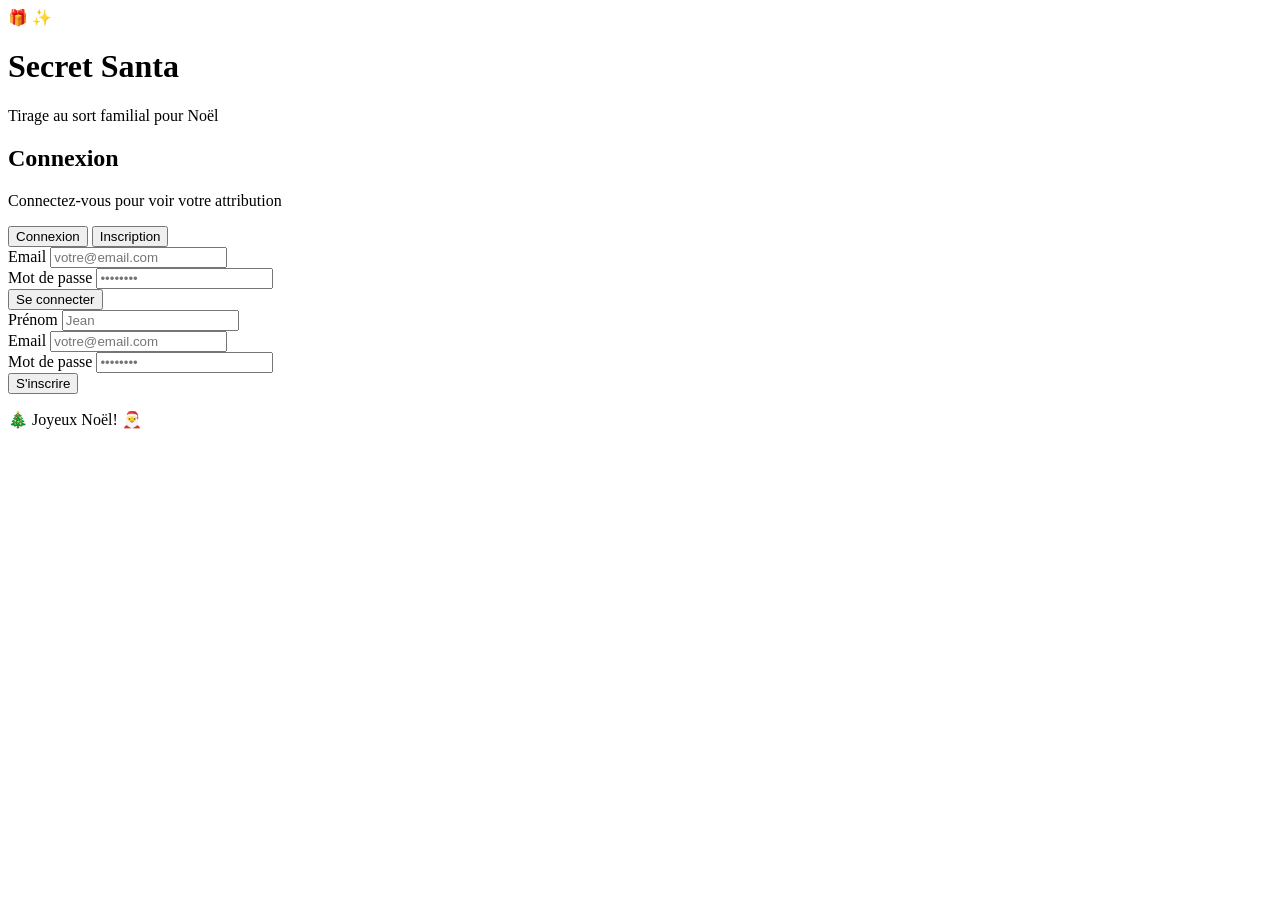
==== php/public/index.html @ d347e77c "auto-commit for 5926e405-cffd-49d7-9a5a-f31468f9e27b" ====
<!DOCTYPE html>
<html lang="fr">
<head>
    <meta charset="UTF-8">
    <meta name="viewport" content="width=device-width, initial-scale=1.0">
    <title>Secret Santa - Accueil</title>
    <link rel="stylesheet" href="css/style.css">
    <link rel="preconnect" href="https://fonts.googleapis.com">
    <link href="https://fonts.googleapis.com/css2?family=Playfair+Display:wght@400;700&family=Cormorant+Garamond:wght@400;600&display=swap" rel="stylesheet">
</head>
<body>
    <div class="snowflakes" id="snowflakes"></div>
    
    <div class="container">
        <div class="header">
            <div class="logo">
                <span class="gift-icon">🎁</span>
                <span class="sparkle-icon">✨</span>
            </div>
            <h1 class="title">Secret Santa</h1>
            <p class="subtitle">Tirage au sort familial pour Noël</p>
        </div>

        <div class="card">
            <div class="card-header">
                <h2 id="formTitle">Connexion</h2>
                <p id="formDescription">Connectez-vous pour voir votre attribution</p>
            </div>
            
            <div class="tabs">
                <button class="tab active" onclick="showLogin()">Connexion</button>
                <button class="tab" onclick="showRegister()">Inscription</button>
            </div>

            <!-- Formulaire de connexion -->
            <form id="loginForm" class="form">
                <div class="form-group">
                    <label for="login-email">Email</label>
                    <input type="email" id="login-email" name="email" placeholder="votre@email.com" required>
                </div>
                <div class="form-group">
                    <label for="login-password">Mot de passe</label>
                    <input type="password" id="login-password" name="password" placeholder="••••••••" required>
                </div>
                <button type="submit" class="btn btn-primary">Se connecter</button>
            </form>

            <!-- Formulaire d'inscription -->
            <form id="registerForm" class="form hidden">
                <div class="form-group">
                    <label for="register-name">Prénom</label>
                    <input type="text" id="register-name" name="first_name" placeholder="Jean" required>
                </div>
                <div class="form-group">
                    <label for="register-email">Email</label>
                    <input type="email" id="register-email" name="email" placeholder="votre@email.com" required>
                </div>
                <div class="form-group">
                    <label for="register-password">Mot de passe</label>
                    <input type="password" id="register-password" name="password" placeholder="••••••••" required>
                </div>
                <button type="submit" class="btn btn-success">S'inscrire</button>
            </form>

            <div id="message" class="message hidden"></div>
        </div>

        <p class="footer">🎄 Joyeux Noël! 🎅</p>
    </div>

    <script src="js/app.js"></script>
</body>
</html>
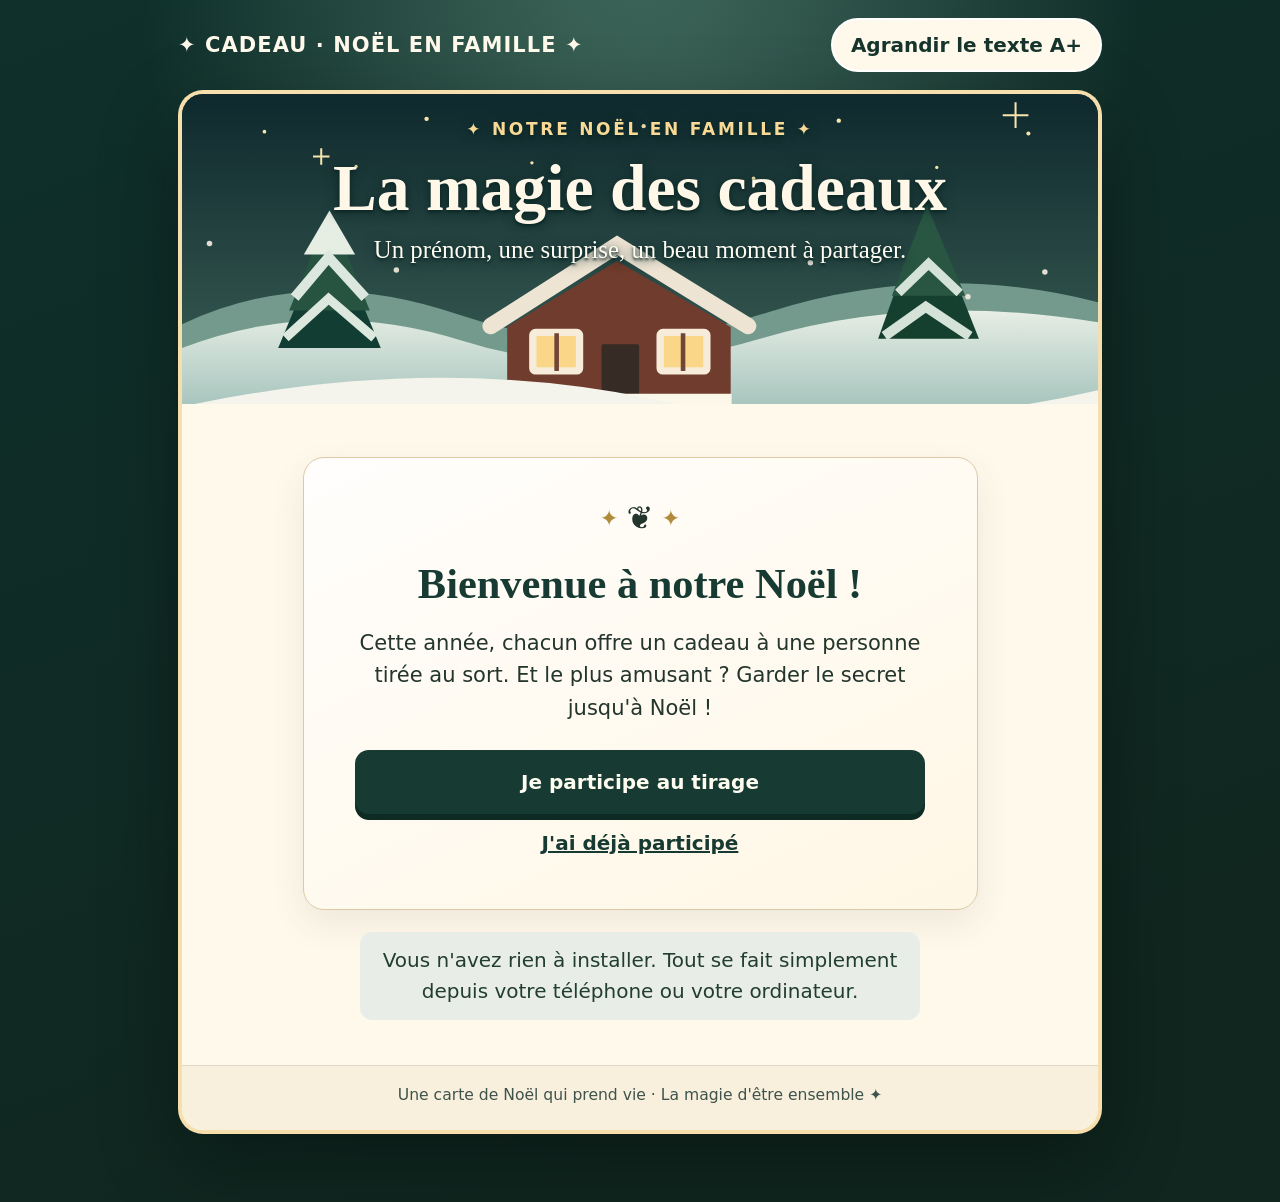
==== commit 6046439a: "Implement approved festive accessible HTML/CSS for all Cadeau PHP screens" ====
--- a/php/public/index.html
+++ b/php/public/index.html
@@ -1,73 +1,76 @@
-<!DOCTYPE html>
-<html lang="fr">
-<head>
-    <meta charset="UTF-8">
-    <meta name="viewport" content="width=device-width, initial-scale=1.0">
-    <title>Secret Santa - Accueil</title>
-    <link rel="stylesheet" href="css/style.css">
-    <link rel="preconnect" href="https://fonts.googleapis.com">
-    <link href="https://fonts.googleapis.com/css2?family=Playfair+Display:wght@400;700&family=Cormorant+Garamond:wght@400;600&display=swap" rel="stylesheet">
-</head>
-<body>
-    <div class="snowflakes" id="snowflakes"></div>
+<!doctype html><html lang="fr"><head>
+<meta charset="utf-8"><meta name="viewport" content="width=device-width, initial-scale=1">
+<meta name="color-scheme" content="light"><title>Bienvenue — Cadeau</title>
+<link rel="stylesheet" href="css/style.css">
+<script defer src="js/common.js"></script><script defer src="js/app.js"></script>
+</head><body><a class="skip" href="#contenu">Aller au contenu</a>
+<div class="site">
+<header class="site-head">
+  <span class="brand">✦ CADEAU · NOËL EN FAMILLE ✦</span>
+  <div class="head-actions">
     
-    <div class="container">
-        <div class="header">
-            <div class="logo">
-                <span class="gift-icon">🎁</span>
-                <span class="sparkle-icon">✨</span>
-            </div>
-            <h1 class="title">Secret Santa</h1>
-            <p class="subtitle">Tirage au sort familial pour Noël</p>
-        </div>
-
-        <div class="card">
-            <div class="card-header">
-                <h2 id="formTitle">Connexion</h2>
-                <p id="formDescription">Connectez-vous pour voir votre attribution</p>
-            </div>
-            
-            <div class="tabs">
-                <button class="tab active" onclick="showLogin()">Connexion</button>
-                <button class="tab" onclick="showRegister()">Inscription</button>
-            </div>
-
-            <!-- Formulaire de connexion -->
-            <form id="loginForm" class="form">
-                <div class="form-group">
-                    <label for="login-email">Email</label>
-                    <input type="email" id="login-email" name="email" placeholder="votre@email.com" required>
-                </div>
-                <div class="form-group">
-                    <label for="login-password">Mot de passe</label>
-                    <input type="password" id="login-password" name="password" placeholder="••••••••" required>
-                </div>
-                <button type="submit" class="btn btn-primary">Se connecter</button>
-            </form>
-
-            <!-- Formulaire d'inscription -->
-            <form id="registerForm" class="form hidden">
-                <div class="form-group">
-                    <label for="register-name">Prénom</label>
-                    <input type="text" id="register-name" name="first_name" placeholder="Jean" required>
-                </div>
-                <div class="form-group">
-                    <label for="register-email">Email</label>
-                    <input type="email" id="register-email" name="email" placeholder="votre@email.com" required>
-                </div>
-                <div class="form-group">
-                    <label for="register-password">Mot de passe</label>
-                    <input type="password" id="register-password" name="password" placeholder="••••••••" required>
-                </div>
-                <button type="submit" class="btn btn-success">S'inscrire</button>
-            </form>
-
-            <div id="message" class="message hidden"></div>
-        </div>
-
-        <p class="footer">🎄 Joyeux Noël! 🎅</p>
-    </div>
-
-    <script src="js/app.js"></script>
-</body>
-</html>+    <button id="larger" type="button" aria-pressed="false">Agrandir le texte A+</button>
+  </div>
+</header>
+<main class="sheet" id="contenu">
+<div class="hero">
+  <img class="village" src="assets/christmas-village.svg" alt="" width="1000" height="360">
+  <div class="hero-heading">
+    <div class="eyebrow">✦ Notre Noël en famille ✦</div>
+    <h1>La magie des cadeaux</h1>
+    <p>Un prénom, une surprise, un beau moment à partager.</p>
+  </div>
+</div>
+<section class="page center" id="welcome" aria-labelledby="welcome-title">
+  <div class="paper">
+    <div class="holly" aria-hidden="true">❦</div>
+    <h2 id="welcome-title" tabindex="-1">Bienvenue à notre Noël&nbsp;!</h2>
+    <p class="lead">Cette année, chacun offre un cadeau à une personne tirée au sort. Et le plus amusant&nbsp;? Garder le secret jusqu'à Noël&nbsp;!</p>
+    <button type="button" class="cta" id="join">Je participe au tirage</button>
+    <button type="button" class="ghost" id="already">J'ai déjà participé</button>
+  </div>
+  <p class="helper">Vous n'avez rien à installer. Tout se fait simplement depuis votre téléphone ou votre ordinateur.</p>
+</section>
+<section class="page center" id="register" aria-labelledby="register-title" hidden>
+  <div class="paper">
+    <div class="holly" aria-hidden="true">❦</div>
+    <h2 id="register-title" tabindex="-1">Je participe à notre Noël</h2>
+    <p>Remplissez simplement ces trois informations.</p>
+    <form id="registerForm" class="form" novalidate>
+      <div class="field"><label for="register-name">Votre prénom</label><input id="register-name" type="text" autocomplete="given-name" maxlength="100" required></div>
+      <div class="field"><label for="register-email">Votre adresse e-mail</label><input id="register-email" type="email" autocomplete="email" inputmode="email" required></div>
+      <div class="field"><label for="register-password">Choisissez un mot de passe</label><input id="register-password" type="password" autocomplete="new-password" minlength="12" required><p class="hint">Au moins 12 caractères. Vous pourrez l'enregistrer sur votre appareil.</p></div>
+      <button type="submit" class="cta">Enregistrer ma participation</button>
+    </form>
+    <div class="form-message" id="formMessage" hidden aria-live="polite"></div>
+    <button class="back-link" type="button" data-back="welcome">Retour à l'accueil</button>
+  </div>
+</section>
+<section class="page center" id="login" aria-labelledby="login-title" hidden>
+  <div class="paper">
+    <div class="holly" aria-hidden="true">✦</div>
+    <h2 id="login-title" tabindex="-1">Ravi de vous retrouver&nbsp;!</h2>
+    <p>Connectez-vous pour consulter votre surprise de Noël.</p>
+    <form id="loginForm" class="form" novalidate>
+      <div class="field"><label for="login-email">Votre adresse e-mail</label><input id="login-email" type="email" autocomplete="username" inputmode="email" required></div>
+      <div class="field"><label for="login-password">Votre mot de passe</label><input id="login-password" type="password" autocomplete="current-password" required></div>
+      <button type="submit" class="cta">Me connecter</button>
+    </form>
+    <div class="form-message" id="loginMessage" hidden aria-live="polite"></div>
+    <button class="back-link" type="button" data-back="welcome">Retour à l'accueil</button>
+  </div>
+</section>
+<section class="page center" id="waiting" aria-labelledby="waiting-title" hidden>
+  <div class="paper">
+    <div class="big-icon" aria-hidden="true">🎄</div>
+    <h2 id="waiting-title" tabindex="-1">Votre participation est enregistrée&nbsp;!</h2>
+    <p class="lead" id="waitingText">L'organisateur doit encore confirmer votre participation.</p>
+    <div class="steps"><div class="step"><span class="num" aria-hidden="true">✓</span><span>Vous avez demandé à participer</span></div>
+      <div class="step pending"><span class="num" aria-hidden="true">2</span><span>L'organisateur valide les inscriptions</span></div>
+      <div class="step pending"><span class="num" aria-hidden="true">3</span><span>Vous pourrez ouvrir votre enveloppe après le tirage</span></div></div>
+    <button class="secondary" type="button" id="waitingReturn">Retour à l'accueil</button>
+    <button class="back-link" type="button" id="waitingLogout" hidden>Me déconnecter</button>
+  </div>
+</section>
+<footer class="footer">Une carte de Noël qui prend vie · La magie d'être ensemble ✦</footer>
+</main></div></body></html>
--- a/php/public/css/style.css
+++ b/php/public/css/style.css
@@ -0,0 +1,141 @@
+
+:root{--fir:#173a32;--fir2:#0e2926;--berry:#9c2838;--cream:#fff9ec;--gold:#f0d38a;--ink:#23352c;--snow:#eef1eb;--bsize:20px;--outer:24px}
+*{box-sizing:border-box}
+html{scroll-behavior:auto}
+body{margin:0;font-family:system-ui,-apple-system,"Segoe UI",Arial,sans-serif;font-size:var(--bsize);line-height:1.55;color:var(--ink);background:radial-gradient(ellipse at 50% -16%,#446d60 0,transparent 56%),linear-gradient(160deg,#0f302b,#10261f 85%);min-height:100vh}
+body.large{--bsize:24px}
+a{color:inherit}
+button{font:inherit;cursor:pointer}
+button:focus-visible,a:focus-visible{outline:4px solid #f6b735;outline-offset:5px}
+.skip{position:absolute;left:1rem;top:-200px;background:var(--cream);z-index:100;padding:.5rem}
+.skip:focus{top:1rem}
+.site{max-width:960px;margin:0 auto;padding:18px 18px 68px}
+.site-head{display:flex;flex-wrap:wrap;gap:12px;align-items:center;justify-content:space-between;color:#fff9ec;margin-bottom:18px}
+.site-head strong{font-size:1rem;letter-spacing:.04em}
+.demo-label{font-size:.7em;border:1px solid #eedfa6;border-radius:50px;padding:6px 12px;color:#f8ecc2}
+.site-head button{background:#fff9ec;color:#16342c;border:2px solid #fff;border-radius:50px;padding:9px 18px;font-weight:750;min-height:54px}
+.demo-nav{display:flex;gap:10px;flex-wrap:wrap;margin-bottom:18px}
+.demo-nav button{color:white;background:transparent;border:2px solid #9cb6ac;border-radius:12px;padding:9px 15px;min-height:55px;font-weight:700;flex:1 1 140px}
+.demo-nav button[aria-pressed=true]{background:#fff9ec;color:#173a32;border-color:#fff9ec}
+.sheet{overflow:hidden;border:4px solid rgba(243,215,154,.76);border-radius:25px;box-shadow:0 28px 80px #0005;background:var(--cream)}
+.hero{position:relative;min-height:245px;background:#15352f;isolation:isolate}
+.hero svg{display:block;width:100%;height:310px;object-fit:cover}
+.hero-heading{position:absolute;left:5%;right:5%;top:7%;text-align:center;color:#fffdf3;text-shadow:0 2px 12px #0c2826,0 2px 3px #0c2826}
+.hero-heading .eyebrow{font-size:.85em;font-weight:750;letter-spacing:.16em;text-transform:uppercase;color:#f8d995}
+.hero-heading h1{font-family:Georgia,"Times New Roman",serif;line-height:1.05;font-size:clamp(2.2rem,7vw,4.1rem);margin:12px 0 8px;color:#fff8e9;font-weight:700}
+.hero-heading p{font-family:Georgia,"Times New Roman",serif;font-size:clamp(1.1rem,3vw,1.55rem);margin:0}
+.page{padding:clamp(22px,5vw,53px) clamp(18px,5vw,80px) 45px;min-height:400px}
+.page[hidden]{display:none}
+.page h2{font-family:Georgia,"Times New Roman",serif;font-size:clamp(1.9rem,5vw,2.65rem);line-height:1.18;margin:0 0 18px;color:var(--fir)}
+.center{text-align:center}
+.lead{max-width:620px;margin:0 auto 26px;font-size:1.05em}
+button.cta{display:block;width:100%;max-width:570px;margin:17px auto 0;min-height:64px;border:0;border-radius:14px;background:var(--fir);color:#fffdf0;font-weight:800;font-size:1em;padding:14px 20px;box-shadow:0 6px 0 #0d2a23}
+button.cta:hover{background:#245246}
+button.secondary{display:block;min-height:58px;margin:16px auto 0;border:2px solid var(--fir);border-radius:14px;background:transparent;color:var(--fir);padding:10px 22px;font-weight:750}
+button.secondary:hover{background:#e6efe8}
+button.ghost{background:transparent;border:0;text-decoration:underline;font-weight:750;padding:14px;min-height:56px;color:var(--fir)}
+.paper{background:linear-gradient(155deg,#fffefd,#fff7e5);border:1px solid #dccaa7;border-radius:21px;box-shadow:0 14px 35px #433c2717;padding:clamp(20px,5vw,36px);max-width:670px;margin:0 auto}
+.holly{display:flex;align-items:center;justify-content:center;gap:8px;margin-bottom:15px;font-size:1.6em}
+.holly::before,.holly::after{content:"✦";font-size:.7em;color:#b08b39}
+.helper{max-width:560px;margin:22px auto 0;background:#e8eee7;padding:13px 19px;border-radius:12px;color:#223d33;text-align:center}
+.helper b{font-weight:800}
+.steps{display:grid;gap:12px;max-width:580px;margin:28px auto 0}
+.step{display:flex;gap:15px;align-items:center;text-align:left;background:#f2ead8;padding:17px;border-radius:14px;font-weight:700}
+.step .num{display:grid;place-items:center;background:#225340;color:white;border-radius:50%;width:44px;height:44px;flex:none}
+.step.pending{background:#f9efda}
+.step.pending .num{background:#8e673c}
+.envelope{width:min(100%,340px);margin:28px auto 25px;aspect-ratio:1.5;position:relative;border-radius:6px 6px 15px 15px;background:linear-gradient(120deg,#f2dec0,#fff7e5 55%,#e4c69f);border:3px solid #d3b18a;filter:drop-shadow(0 14px 12px #5e482f3a);overflow:hidden}
+.envelope:before{content:"";position:absolute;inset:0;clip-path:polygon(0 0,50% 63%,100% 0);background:linear-gradient(180deg,#ead2ac,#fff6db);filter:drop-shadow(0 2px 2px #be9b6f)}
+.envelope:after{content:"";position:absolute;width:74px;height:74px;border-radius:50%;left:calc(50% - 37px);top:49%;background:radial-gradient(circle at 28% 25%,#d55b64,#9c2838 52%,#651521);border:4px solid #a8793a;box-shadow:0 1px 6px #503b2b88}
+.envelope .seal{position:absolute;z-index:3;left:0;right:0;top:calc(49% + 9px);text-align:center;color:#ffe7b5;font-family:Georgia,serif;font-size:31px;line-height:1.8}
+.reveal{border:2px solid #af8241;padding:20px;border-radius:16px;background:#f8ecd4;margin:24px auto 12px;max-width:500px}
+.reveal .big-name{font-family:Georgia,serif;font-size:clamp(2rem,7vw,3.7rem);font-weight:700;color:#7e2330;margin:7px 0}
+[hidden]{display:none!important}
+.wait-mark{font-size:3.1em;line-height:1.3;margin-bottom:15px}
+.admin-steps{display:grid;gap:15px;max-width:650px;margin:15px auto}
+.admin-step{display:flex;gap:17px;align-items:flex-start;background:#f4eddb;border-radius:17px;padding:20px}
+.admin-step .number{flex:none;display:grid;place-items:center;width:54px;height:54px;border-radius:50%;background:#234e3c;color:#fff;font-weight:800;font-size:1.15em}
+.admin-step h3{margin:0 0 5px;color:#193d33;font-size:1.16em}
+.admin-step p{margin:0;font-size:.95em}
+.admin-count{font-size:1.8em;font-weight:850;color:#133f34;margin:10px 0}
+.status{display:inline-block;background:#e7eddf;border:2px solid #587961;border-radius:12px;padding:8px 14px;font-weight:700}
+.footer{padding:17px 25px 23px;text-align:center;color:#3e534b;font-size:.78em;border-top:1px solid #e0d8c5;background:#f8efdd}
+.site-note{color:#fffbe7;font-size:.83em;text-align:center;margin:15px auto 0;max-width:820px}
+@media(max-width:560px){.site{padding:9px 9px 45px}.hero svg{height:240px}.hero-heading{top:10%}.hero-heading h1{margin:5px 0}.page{padding:23px 18px 36px}.demo-nav button{flex-basis:42%;font-size:.9em}.admin-step{padding:14px;gap:12px}}
+@media(prefers-reduced-motion:reduce){*,*:before,*:after{animation:none!important;transition:none!important;scroll-behavior:auto!important}}
+
+/* Cadeau v3 : écrans réellement reliés au backend PHP. */
+.site-head .brand{color:#fff9ec;font-size:1.05em;font-weight:850;letter-spacing:.05em}
+.site-head .head-actions{display:flex;flex-wrap:wrap;gap:12px;align-items:center}
+.site-head .logout-button{color:#fff9ec;background:transparent;border:2px solid #abc8b6}
+.site-head .logout-button:hover{background:#245046}
+.hero .village{width:100%;height:310px;object-fit:cover;display:block}
+.page .paper{max-width:675px}
+.page .paper.wide{max-width:810px}
+.form{display:grid;gap:20px;text-align:left;margin:24px auto 0;max-width:530px}
+.field{display:grid;gap:8px}
+.field label{font-weight:760}
+.field input{width:100%;min-height:64px;padding:12px 16px;font:inherit;background:#fff;color:var(--ink);border:2px solid #738e7b;border-radius:12px}
+.field input:focus-visible{outline:4px solid #b88433;outline-offset:2px}
+.field .hint{font-size:.88em;color:#405a4d;line-height:1.45}
+.field input[aria-invalid=true]{border-color:#aa2538}
+.form .cta{margin:12px auto 0}
+.form-message{margin:22px auto 10px;max-width:560px;padding:14px 16px;border:2px solid #8a5d43;border-radius:12px;background:#fff0d7;text-align:left;color:#432d24}
+.form-message[data-type=error]{border-color:#a02b3c;background:#ffeced;color:#7b182a}
+.form-message[data-type=success]{border-color:#477c51;background:#e2f1dc;color:#17422a}
+.form-message:focus{outline:3px solid #b88433}
+[data-busy=true]{opacity:.72;cursor:wait}
+button:disabled{opacity:.52;cursor:not-allowed;box-shadow:none!important}
+.big-icon{text-align:center;font-size:3.3em;line-height:1.2}
+.spaced{margin-top:22px}
+.back-link{background:none;border:0;color:var(--fir);font-weight:750;text-decoration:underline;min-height:58px;padding:10px 15px;margin:12px auto 0;display:block}
+.stage-note{background:#e9efe7;border-radius:15px;padding:15px;margin:22px 0;color:var(--ink)}
+.steps{margin:24px auto 10px}
+.subtle{font-size:.87em;color:#435b4f}
+body.large .subtle,body.large .hint{font-size:.9em}
+.admin-steps{max-width:770px}
+.admin-step{align-items:flex-start}
+.admin-step .number{min-width:54px}
+.admin-step .inner{flex:1;min-width:0}
+.admin-step .cta,.admin-step .secondary{margin:18px 0 0;max-width:100%}
+.stat-row{display:grid;grid-template-columns:repeat(3,minmax(0,1fr));gap:12px;margin:18px 0}
+.stat{background:#f6ecda;padding:14px 10px;text-align:center;border-radius:13px}
+.stat strong{display:block;font-size:clamp(1.4em,4vw,2em);color:var(--fir)}
+.stat span{display:block;font-size:.78em}
+.people-list{display:grid;gap:10px;margin:16px 0 0;list-style:none;padding:0}
+.person{background:#fffaf0;border:2px solid #e2d2b4;padding:13px 15px;border-radius:13px;display:flex;justify-content:space-between;align-items:center;gap:14px;flex-wrap:wrap}
+.person-name{display:block;font-weight:800;overflow-wrap:anywhere}
+.person-mail{display:block;font-size:.85em;color:#48594d;overflow-wrap:anywhere}
+.person-buttons{display:flex;flex-wrap:wrap;gap:10px}
+.person-buttons button{padding:10px 16px;min-height:56px;border-radius:12px;font-weight:800;border:2px solid #28533c;background:var(--fir);color:white}
+.person-buttons button.danger{background:#fff8f1;color:#852a34;border-color:#9c2838}
+.info-banner{margin:12px 0;padding:13px 16px;border-radius:12px;background:#e9efe5;border:2px solid #b2c6b0}
+.info-banner.warning{background:#fff0d9;border-color:#c99550}
+.info-banner.error{background:#ffedf0;border-color:#bd5760}
+.result{padding:22px 12px;border:2px solid #c9a16d;background:#fff4dc;border-radius:16px;margin:22px 0;text-align:center}
+.result .big-name{font-family:Georgia,serif;color:#8a2333;font-size:clamp(2.2em,7vw,3.6em);line-height:1.2;font-weight:700;overflow-wrap:anywhere}
+.envelope{margin-bottom:23px}
+dialog{position:fixed;margin:auto;max-width:min(580px,calc(100vw - 28px));max-height:calc(100dvh - 28px);overflow:auto;border-radius:20px;border:3px solid #a77f47;padding:28px;background:var(--cream);color:var(--ink);box-shadow:0 22px 90px #0009}
+dialog::backdrop{background:#081d19c9}
+dialog h2{font-family:Georgia,serif;color:var(--fir);font-size:1.8em}
+dialog .dialog-actions{display:flex;gap:14px;flex-wrap:wrap;margin-top:18px}
+dialog .dialog-actions button{min-height:58px;flex:1 1 170px;border-radius:13px;border:2px solid var(--fir);background:var(--fir);color:#fff;font-weight:800;padding:10px}
+dialog .dialog-actions button.cancel{background:transparent;color:var(--fir)}
+dialog input[type=number]{width:100%;min-height:60px;font-size:inherit;padding:12px;border:2px solid #526d59;border-radius:12px}
+.error-fallback{max-width:700px;margin:20px auto;border-radius:12px;padding:16px;background:#fff0dc;color:#52271c}
+.spacer{margin:20px 0}
+@media (max-width:560px){
+ .site-head{justify-content:center;text-align:center}
+ .site-head .head-actions{justify-content:center}
+ .hero .village{height:240px}
+ .hero-heading{top:8%}
+ .hero-heading .eyebrow{font-size:.69em;letter-spacing:.07em}
+ .hero-heading h1{font-size:clamp(2rem,8.1vw,3.5rem)}
+ .hero-heading p{font-size:clamp(.85rem,4vw,1.2rem)}
+ .stat-row{grid-template-columns:repeat(2,minmax(0,1fr))}
+ .admin-step{padding:14px;gap:10px}
+ .person-buttons{width:100%}
+ .person-buttons button{flex:1}
+}
+@media(max-width:360px){.hero-heading h1{font-size:1.85rem}.stat-row{grid-template-columns:1fr}}
+@media(forced-colors:active){button,.step,.paper,.envelope{forced-color-adjust:auto}}
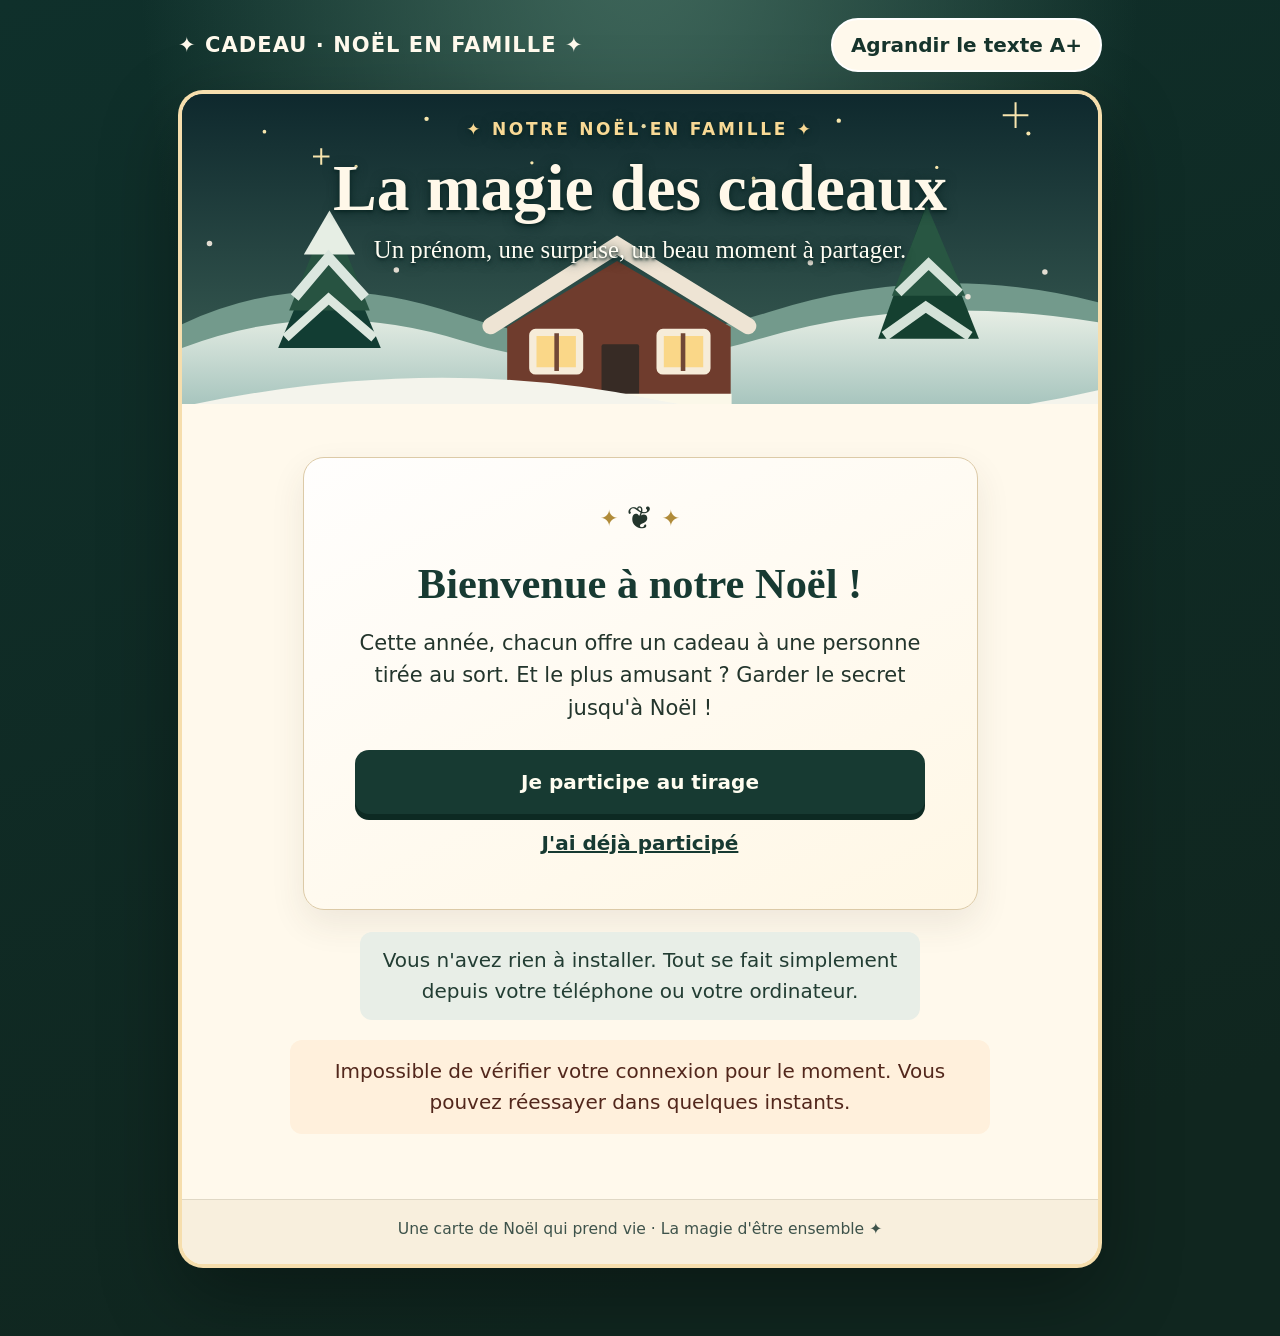
==== commit 9575be6a: "Add senior-friendly family password assistance and secure fragment-based reset form" ====
--- a/php/public/index.html
+++ b/php/public/index.html
@@ -56,6 +56,8 @@
       <div class="field"><label for="login-password">Votre mot de passe</label><input id="login-password" type="password" autocomplete="current-password" required></div>
       <button type="submit" class="cta">Me connecter</button>
     </form>
+    <button class="ghost" id="forgot" type="button" aria-expanded="false" aria-controls="forgotHelp">J'ai oublié mon mot de passe</button>
+    <p class="helper" id="forgotHelp" hidden role="status">Pas de panique&nbsp;! Demandez à l'organisateur de votre Noël un lien pour choisir un nouveau mot de passe. Il pourra vous l'envoyer directement.</p>
     <div class="form-message" id="loginMessage" hidden aria-live="polite"></div>
     <button class="back-link" type="button" data-back="welcome">Retour à l'accueil</button>
   </div>
--- a/php/public/css/style.css
+++ b/php/public/css/style.css
@@ -139,3 +139,9 @@
 }
 @media(max-width:360px){.hero-heading h1{font-size:1.85rem}.stat-row{grid-template-columns:1fr}}
 @media(forced-colors:active){button,.step,.paper,.envelope{forced-color-adjust:auto}}
+
+/* Assistance familiale : boutons lisibles sans supprimer l'identité festive. */
+.person-buttons .help-account{background:#fff5e2;color:#173a32;border:2px solid #a8793a}
+.person-buttons .help-account:hover{background:#f3e3c5}
+#resetShareLink{font-family:system-ui,-apple-system,"Segoe UI",Arial,sans-serif;font-size:.85em;overflow-wrap:anywhere;background:#fffcf2}
+#helpDialog .field{margin:17px 0}
